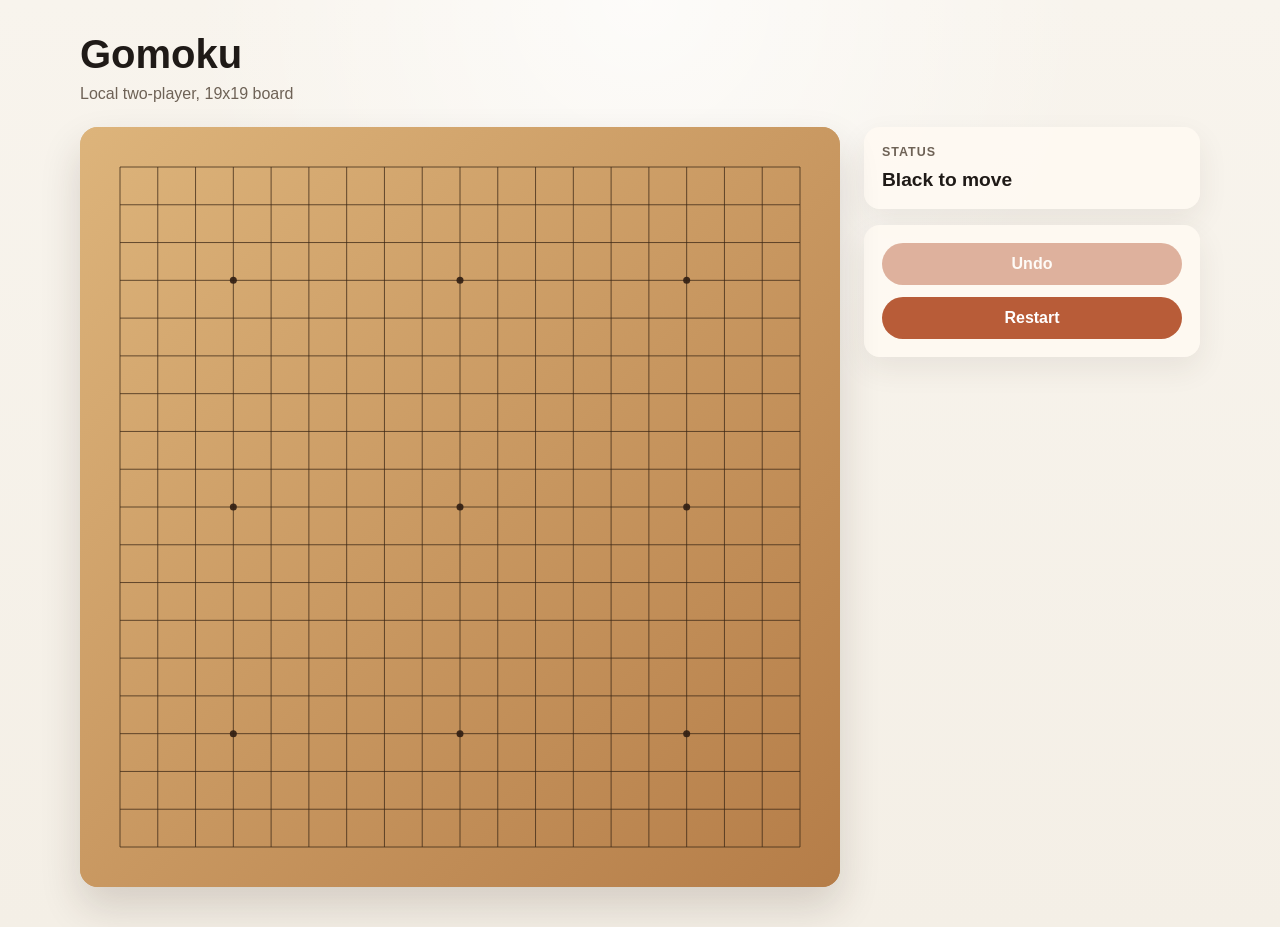
==== index.html @ 9dfde2b2 "feat: add Gomoku web app" ====
<!DOCTYPE html>
<html lang="en">
  <head>
    <meta charset="UTF-8" />
    <meta name="viewport" content="width=device-width, initial-scale=1.0" />
    <title>Gomoku</title>
    <link rel="stylesheet" href="./style.css" />
  </head>
  <body>
    <main class="app">
      <header class="header">
        <h1>Gomoku</h1>
        <p class="subtitle">Local two-player, 19x19 board</p>
      </header>

      <section class="game-panel" aria-label="Game panel">
        <div class="board-shell" id="board-shell">
          <canvas
            id="board"
            width="760"
            height="760"
            aria-label="Gomoku board"
          ></canvas>
          <div
            class="winner-overlay"
            id="winner-overlay"
            aria-live="polite"
          ></div>
        </div>

        <aside class="sidebar">
          <div class="status-card" id="status-card">
            <span class="label">Status</span>
            <p id="status">Black to move</p>
          </div>

          <div class="actions">
            <button id="undo-button" type="button" disabled>Undo</button>
            <button id="restart-button" type="button">Restart</button>
          </div>
        </aside>
      </section>
    </main>

    <script type="module" src="./src/app.js"></script>
  </body>
</html>
---- style.css ----
:root {
  --bg: #f4efe6;
  --panel: rgba(255, 250, 242, 0.92);
  --wood-light: #d8b07a;
  --wood-dark: #b7834f;
  --ink: #1f1a17;
  --muted: #6e6256;
  --line: rgba(70, 43, 20, 0.72);
  --accent: #b85c38;
}

* {
  box-sizing: border-box;
}

body {
  margin: 0;
  min-height: 100vh;
  font-family: "Avenir Next", "Helvetica Neue", sans-serif;
  background:
    radial-gradient(circle at top, rgba(255, 255, 255, 0.7), transparent 40%),
    linear-gradient(180deg, #f8f4ed 0%, var(--bg) 100%);
  color: var(--ink);
}

.app {
  width: min(1120px, calc(100vw - 48px));
  margin: 0 auto;
  padding: 32px 0 40px;
}

.header h1 {
  margin: 0;
  font-size: 2.5rem;
}

.subtitle {
  margin: 8px 0 0;
  color: var(--muted);
}

.game-panel {
  display: grid;
  grid-template-columns: 760px 1fr;
  gap: 24px;
  align-items: start;
  margin-top: 24px;
}

.board-shell {
  position: relative;
  width: 760px;
}

#board {
  display: block;
  width: 760px;
  height: 760px;
  border-radius: 18px;
  background: linear-gradient(135deg, var(--wood-light), var(--wood-dark));
  box-shadow:
    0 20px 40px rgba(49, 33, 16, 0.16),
    inset 0 1px 0 rgba(255, 255, 255, 0.2);
  cursor: pointer;
  transition: filter 180ms ease, transform 180ms ease;
}

.board-shell.has-winner #board {
  filter: brightness(0.6) saturate(0.85);
}

.winner-overlay {
  position: absolute;
  inset: 0;
  display: grid;
  place-items: center;
  border-radius: 18px;
  font-size: 3.3rem;
  font-weight: 800;
  letter-spacing: 0.08em;
  text-transform: uppercase;
  color: #fff7d6;
  text-shadow:
    0 4px 18px rgba(0, 0, 0, 0.45),
    0 0 24px rgba(255, 224, 138, 0.35);
  background: radial-gradient(
    circle at center,
    rgba(28, 17, 10, 0.12) 0%,
    rgba(28, 17, 10, 0.42) 55%,
    rgba(28, 17, 10, 0.58) 100%
  );
  opacity: 0;
  pointer-events: none;
  transform: scale(0.96);
  transition: opacity 180ms ease, transform 180ms ease;
}

.winner-overlay.is-visible {
  opacity: 1;
  transform: scale(1);
  animation: winner-overlay-pop 720ms cubic-bezier(0.2, 0.9, 0.2, 1);
}

.sidebar {
  display: grid;
  gap: 16px;
}

.status-card,
.actions {
  padding: 18px;
  border-radius: 16px;
  background: var(--panel);
  box-shadow: 0 12px 30px rgba(66, 50, 35, 0.08);
}

.label {
  display: block;
  font-size: 0.78rem;
  font-weight: 700;
  letter-spacing: 0.08em;
  text-transform: uppercase;
  color: var(--muted);
}

#status {
  margin: 10px 0 0;
  font-size: 1.2rem;
  font-weight: 600;
  transition: color 180ms ease, transform 180ms ease;
}

.status-card {
  transition:
    background 180ms ease,
    box-shadow 180ms ease,
    transform 180ms ease;
}

.status-card.is-winner {
  background:
    radial-gradient(circle at top left, rgba(255, 246, 210, 0.95), rgba(255, 232, 170, 0.92)),
    var(--panel);
  box-shadow:
    0 18px 34px rgba(146, 64, 14, 0.18),
    inset 0 0 0 1px rgba(255, 255, 255, 0.55);
  transform: translateY(-2px);
  animation: winner-card-glow 900ms ease-out;
}

.status-card.is-winner #status {
  color: #92400e;
  font-size: 1.55rem;
  transform: scale(1.02);
}

@keyframes winner-overlay-pop {
  0% {
    opacity: 0;
    transform: scale(0.9);
    letter-spacing: 0.18em;
  }

  55% {
    opacity: 1;
    transform: scale(1.04);
    letter-spacing: 0.1em;
  }

  100% {
    opacity: 1;
    transform: scale(1);
    letter-spacing: 0.08em;
  }
}

@keyframes winner-card-glow {
  0% {
    transform: translateY(0);
    box-shadow: 0 10px 22px rgba(66, 50, 35, 0.08);
  }

  50% {
    transform: translateY(-4px);
    box-shadow:
      0 24px 44px rgba(180, 83, 9, 0.24),
      inset 0 0 0 1px rgba(255, 255, 255, 0.72);
  }

  100% {
    transform: translateY(-2px);
    box-shadow:
      0 18px 34px rgba(146, 64, 14, 0.18),
      inset 0 0 0 1px rgba(255, 255, 255, 0.55);
  }
}

.actions {
  display: grid;
  gap: 12px;
}

button {
  width: 100%;
  padding: 12px 16px;
  border: none;
  border-radius: 999px;
  font: inherit;
  font-weight: 700;
  color: white;
  background: var(--accent);
}

button:disabled {
  cursor: not-allowed;
  opacity: 0.45;
}
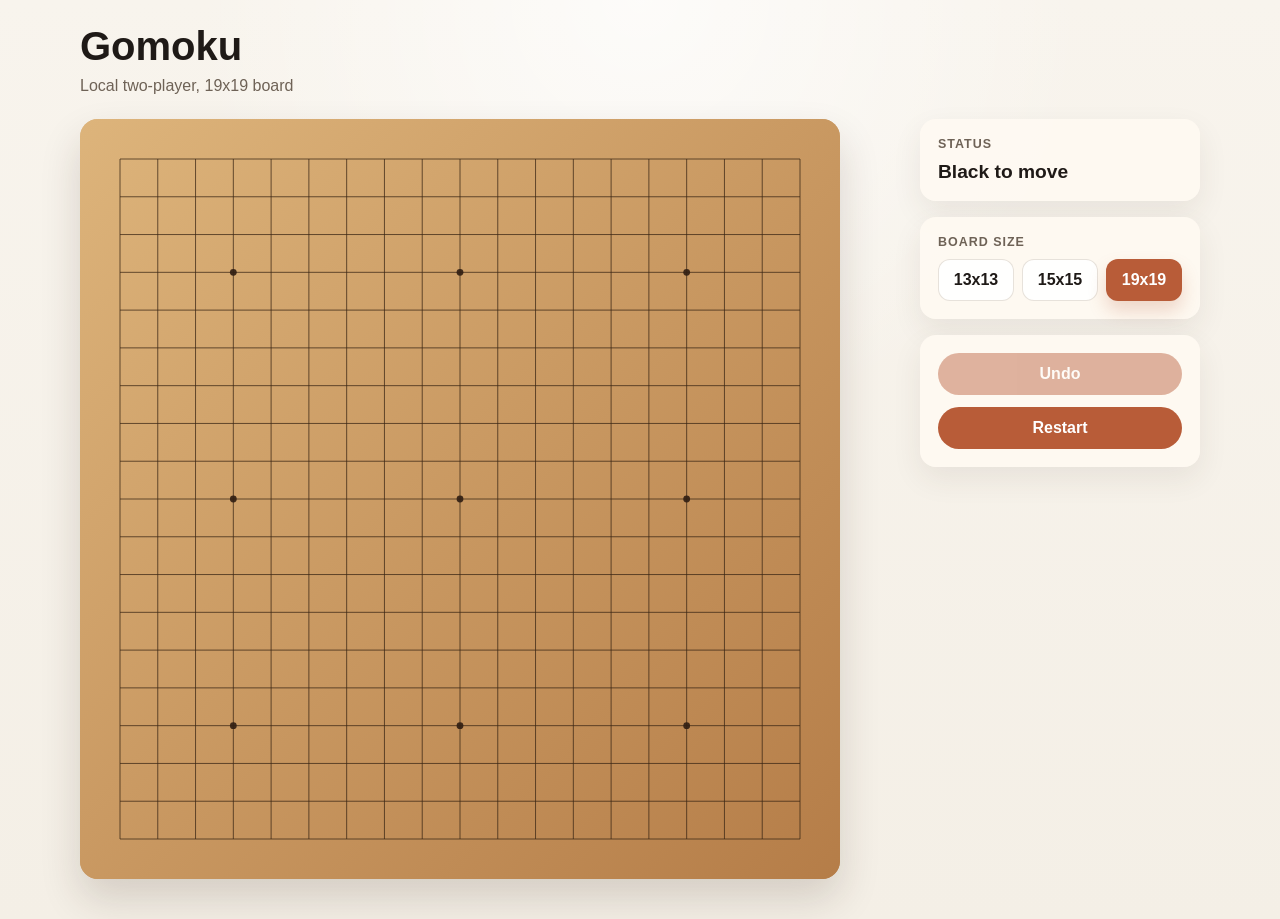
==== commit 446b3568: "feat: add mobile board sizing" ====
--- a/index.html
+++ b/index.html
@@ -10,7 +10,7 @@
     <main class="app">
       <header class="header">
         <h1>Gomoku</h1>
-        <p class="subtitle">Local two-player, 19x19 board</p>
+        <p class="subtitle" id="subtitle">Local two-player, 19x19 board</p>
       </header>
 
       <section class="game-panel" aria-label="Game panel">
@@ -34,6 +34,16 @@
             <p id="status">Black to move</p>
           </div>
 
+          <div class="config-card">
+            <span class="label">Board Size</span>
+            <div
+              class="board-size-controls"
+              id="board-size-controls"
+              role="group"
+              aria-label="Board size"
+            ></div>
+          </div>
+
           <div class="actions">
             <button id="undo-button" type="button" disabled>Undo</button>
             <button id="restart-button" type="button">Restart</button>
--- a/style.css
+++ b/style.css
@@ -5,7 +5,6 @@
   --wood-dark: #b7834f;
   --ink: #1f1a17;
   --muted: #6e6256;
-  --line: rgba(70, 43, 20, 0.72);
   --accent: #b85c38;
 }
 
@@ -24,14 +23,14 @@
 }
 
 .app {
-  width: min(1120px, calc(100vw - 48px));
+  width: min(1120px, calc(100vw - 32px));
   margin: 0 auto;
-  padding: 32px 0 40px;
+  padding: 24px 0 40px;
 }
 
 .header h1 {
   margin: 0;
-  font-size: 2.5rem;
+  font-size: clamp(2rem, 4vw, 2.5rem);
 }
 
 .subtitle {
@@ -41,7 +40,7 @@
 
 .game-panel {
   display: grid;
-  grid-template-columns: 760px 1fr;
+  grid-template-columns: minmax(0, 1fr) 280px;
   gap: 24px;
   align-items: start;
   margin-top: 24px;
@@ -49,13 +48,14 @@
 
 .board-shell {
   position: relative;
-  width: 760px;
+  width: min(100%, 760px);
 }
 
 #board {
   display: block;
-  width: 760px;
-  height: 760px;
+  width: 100%;
+  height: auto;
+  aspect-ratio: 1;
   border-radius: 18px;
   background: linear-gradient(135deg, var(--wood-light), var(--wood-dark));
   box-shadow:
@@ -63,6 +63,7 @@
     inset 0 1px 0 rgba(255, 255, 255, 0.2);
   cursor: pointer;
   transition: filter 180ms ease, transform 180ms ease;
+  touch-action: manipulation;
 }
 
 .board-shell.has-winner #board {
@@ -75,9 +76,11 @@
   display: grid;
   place-items: center;
   border-radius: 18px;
-  font-size: 3.3rem;
+  padding: 24px;
+  font-size: clamp(2rem, 7vw, 3.3rem);
   font-weight: 800;
   letter-spacing: 0.08em;
+  text-align: center;
   text-transform: uppercase;
   color: #fff7d6;
   text-shadow:
@@ -107,6 +110,7 @@
 }
 
 .status-card,
+.config-card,
 .actions {
   padding: 18px;
   border-radius: 16px;
@@ -154,45 +158,32 @@
   transform: scale(1.02);
 }
 
-@keyframes winner-overlay-pop {
-  0% {
-    opacity: 0;
-    transform: scale(0.9);
-    letter-spacing: 0.18em;
-  }
-
-  55% {
-    opacity: 1;
-    transform: scale(1.04);
-    letter-spacing: 0.1em;
-  }
-
-  100% {
-    opacity: 1;
-    transform: scale(1);
-    letter-spacing: 0.08em;
-  }
-}
-
-@keyframes winner-card-glow {
-  0% {
-    transform: translateY(0);
-    box-shadow: 0 10px 22px rgba(66, 50, 35, 0.08);
-  }
-
-  50% {
-    transform: translateY(-4px);
-    box-shadow:
-      0 24px 44px rgba(180, 83, 9, 0.24),
-      inset 0 0 0 1px rgba(255, 255, 255, 0.72);
-  }
-
-  100% {
-    transform: translateY(-2px);
-    box-shadow:
-      0 18px 34px rgba(146, 64, 14, 0.18),
-      inset 0 0 0 1px rgba(255, 255, 255, 0.55);
-  }
+.config-card {
+  display: grid;
+  gap: 10px;
+}
+
+.board-size-controls {
+  display: grid;
+  grid-template-columns: repeat(3, minmax(0, 1fr));
+  gap: 8px;
+}
+
+.board-size-button {
+  padding: 11px 10px;
+  border: 1px solid rgba(125, 94, 64, 0.18);
+  border-radius: 12px;
+  font: inherit;
+  font-weight: 700;
+  color: var(--ink);
+  background: rgba(255, 255, 255, 0.88);
+}
+
+.board-size-button.is-active {
+  color: white;
+  background: var(--accent);
+  border-color: transparent;
+  box-shadow: 0 10px 18px rgba(184, 92, 56, 0.22);
 }
 
 .actions {
@@ -215,3 +206,86 @@
   cursor: not-allowed;
   opacity: 0.45;
 }
+
+@keyframes winner-overlay-pop {
+  0% {
+    opacity: 0;
+    transform: scale(0.9);
+    letter-spacing: 0.18em;
+  }
+
+  55% {
+    opacity: 1;
+    transform: scale(1.04);
+    letter-spacing: 0.1em;
+  }
+
+  100% {
+    opacity: 1;
+    transform: scale(1);
+    letter-spacing: 0.08em;
+  }
+}
+
+@keyframes winner-card-glow {
+  0% {
+    transform: translateY(0);
+    box-shadow: 0 10px 22px rgba(66, 50, 35, 0.08);
+  }
+
+  50% {
+    transform: translateY(-4px);
+    box-shadow:
+      0 24px 44px rgba(180, 83, 9, 0.24),
+      inset 0 0 0 1px rgba(255, 255, 255, 0.72);
+  }
+
+  100% {
+    transform: translateY(-2px);
+    box-shadow:
+      0 18px 34px rgba(146, 64, 14, 0.18),
+      inset 0 0 0 1px rgba(255, 255, 255, 0.55);
+  }
+}
+
+@media (max-width: 900px) {
+  .game-panel {
+    grid-template-columns: 1fr;
+  }
+
+  .sidebar {
+    grid-template-columns: repeat(2, minmax(0, 1fr));
+    align-items: start;
+  }
+
+  .actions {
+    align-self: stretch;
+  }
+}
+
+@media (max-width: 640px) {
+  .app {
+    width: min(100vw - 20px, 100%);
+    padding: 18px 0 28px;
+  }
+
+  .game-panel {
+    gap: 16px;
+  }
+
+  .sidebar {
+    grid-template-columns: 1fr;
+    gap: 12px;
+  }
+
+  .status-card,
+  .config-card,
+  .actions {
+    padding: 14px;
+  }
+
+  button,
+  .board-size-button {
+    min-height: 44px;
+  }
+}
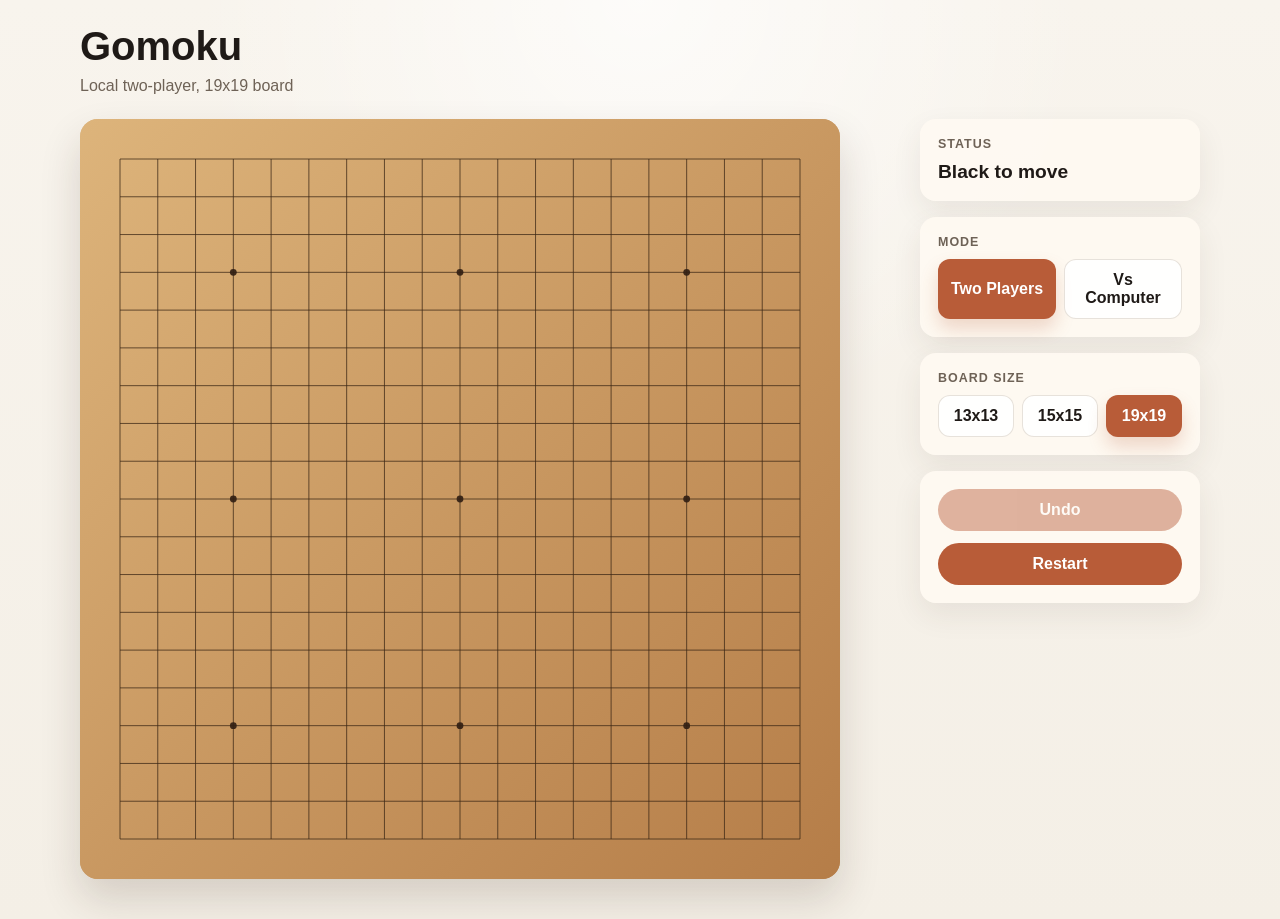
==== commit 20537a37: "feat: add computer opponent mode" ====
--- a/index.html
+++ b/index.html
@@ -35,6 +35,16 @@
           </div>
 
           <div class="config-card">
+            <span class="label">Mode</span>
+            <div
+              class="mode-controls"
+              id="mode-controls"
+              role="group"
+              aria-label="Game mode"
+            ></div>
+          </div>
+
+          <div class="config-card">
             <span class="label">Board Size</span>
             <div
               class="board-size-controls"
--- a/style.css
+++ b/style.css
@@ -158,17 +158,39 @@
   transform: scale(1.02);
 }
 
+.status-card.is-thinking {
+  background:
+    radial-gradient(circle at top left, rgba(225, 239, 255, 0.96), rgba(205, 229, 255, 0.92)),
+    var(--panel);
+  box-shadow:
+    0 18px 34px rgba(29, 78, 216, 0.15),
+    inset 0 0 0 1px rgba(255, 255, 255, 0.55);
+}
+
+.status-card.is-thinking #status {
+  color: #1d4ed8;
+}
+
 .config-card {
   display: grid;
   gap: 10px;
 }
 
+.mode-controls,
 .board-size-controls {
   display: grid;
+  gap: 8px;
+}
+
+.mode-controls {
+  grid-template-columns: repeat(2, minmax(0, 1fr));
+}
+
+.board-size-controls {
   grid-template-columns: repeat(3, minmax(0, 1fr));
-  gap: 8px;
-}
-
+}
+
+.mode-button,
 .board-size-button {
   padding: 11px 10px;
   border: 1px solid rgba(125, 94, 64, 0.18);
@@ -179,6 +201,7 @@
   background: rgba(255, 255, 255, 0.88);
 }
 
+.mode-button.is-active,
 .board-size-button.is-active {
   color: white;
   background: var(--accent);
@@ -285,6 +308,7 @@
   }
 
   button,
+  .mode-button,
   .board-size-button {
     min-height: 44px;
   }
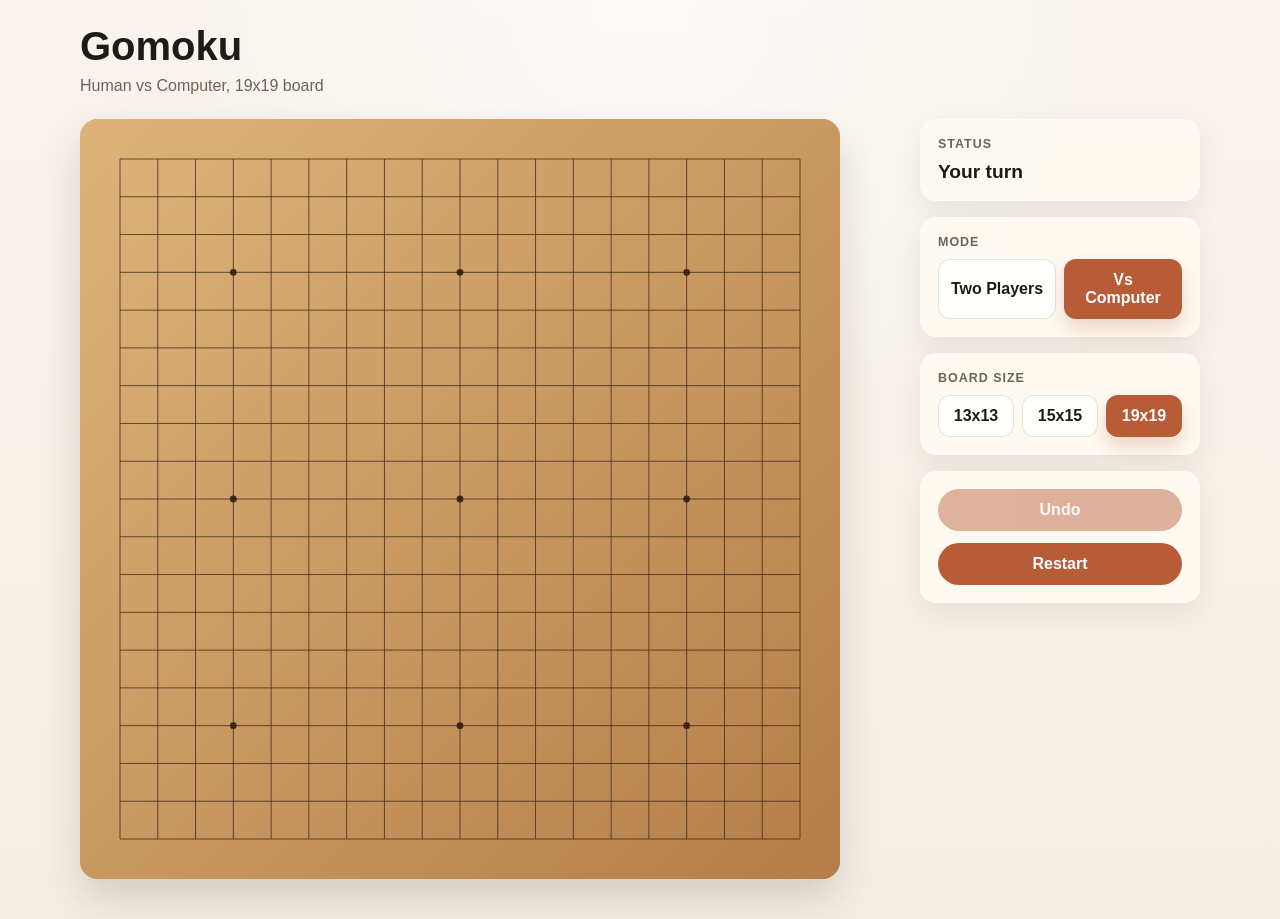
==== commit 871bbd67: "fix: version static assets for pages cache" ====
--- a/index.html
+++ b/index.html
@@ -4,7 +4,7 @@
     <meta charset="UTF-8" />
     <meta name="viewport" content="width=device-width, initial-scale=1.0" />
     <title>Gomoku</title>
-    <link rel="stylesheet" href="./style.css" />
+    <link rel="stylesheet" href="./style.css?v=20260326-1" />
   </head>
   <body>
     <main class="app">
@@ -62,6 +62,6 @@
       </section>
     </main>
 
-    <script type="module" src="./src/app.js"></script>
+    <script type="module" src="./src/app.js?v=20260326-1"></script>
   </body>
 </html>
